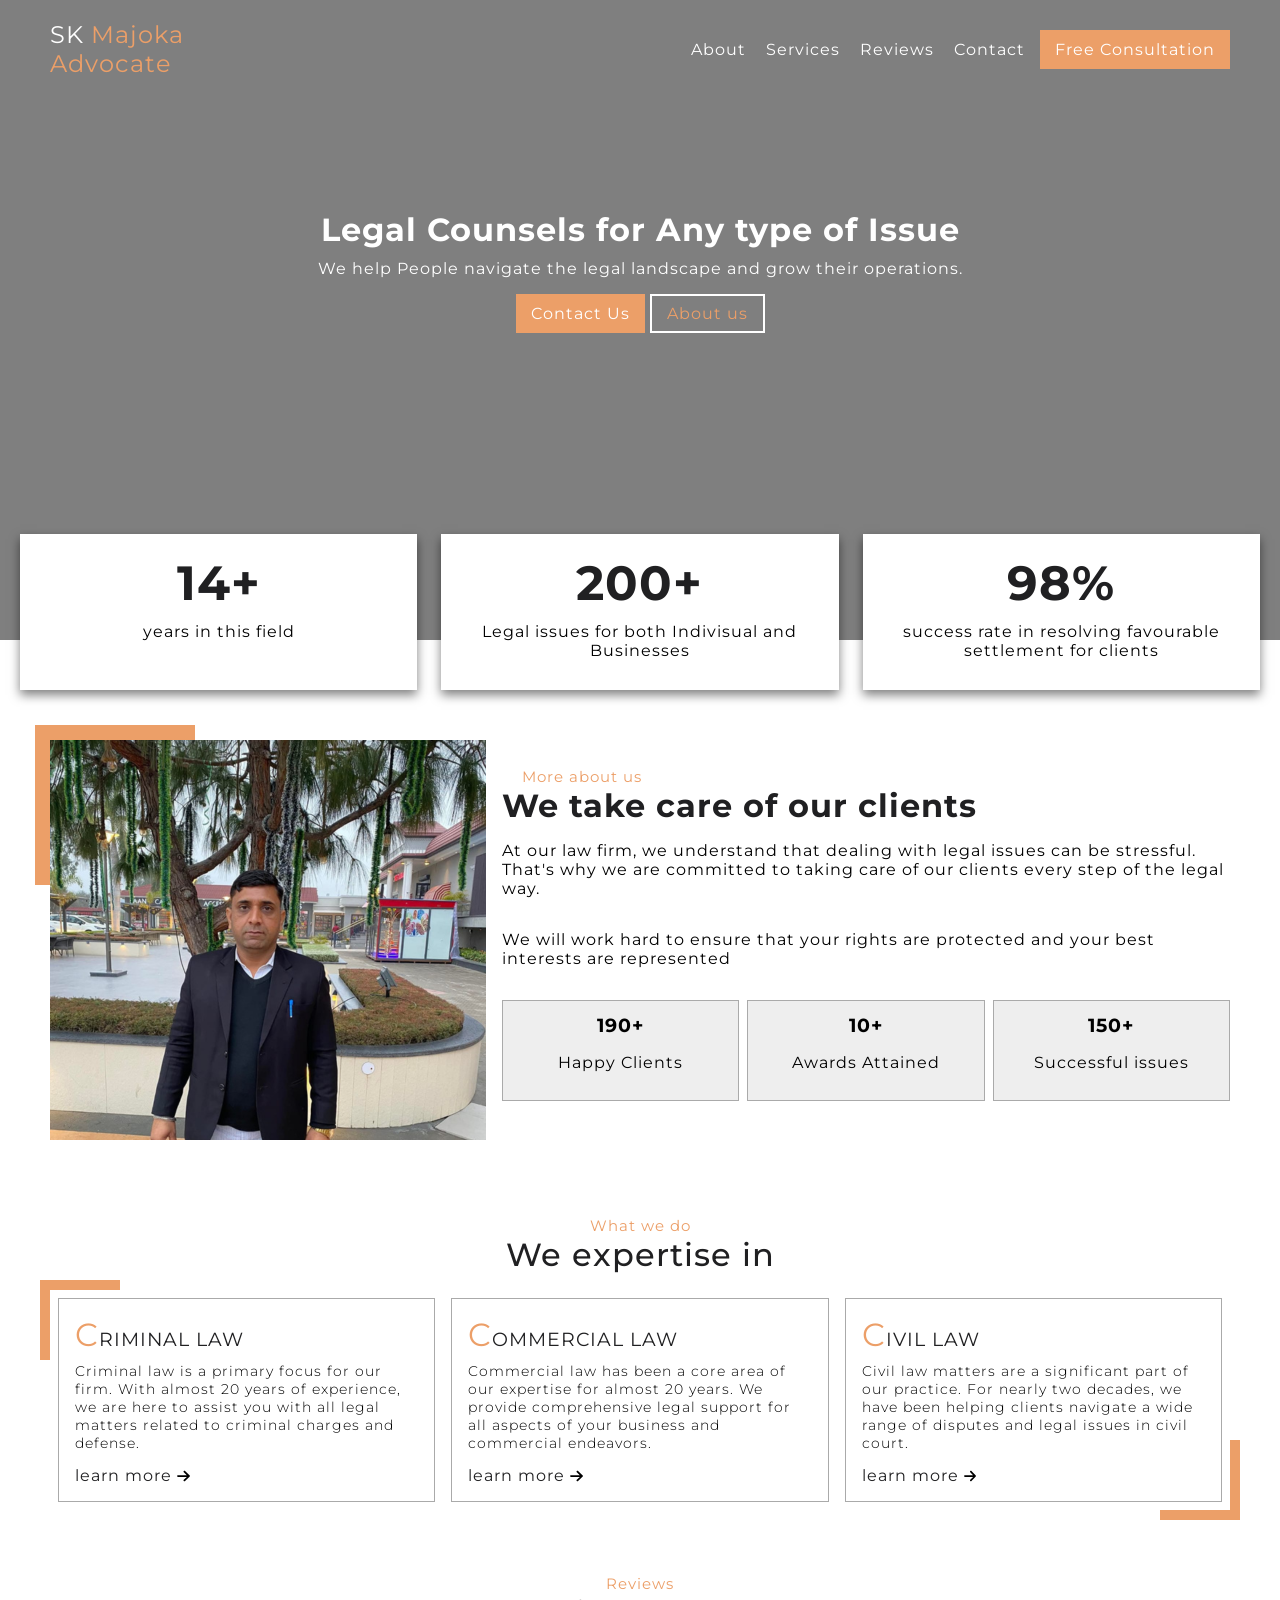
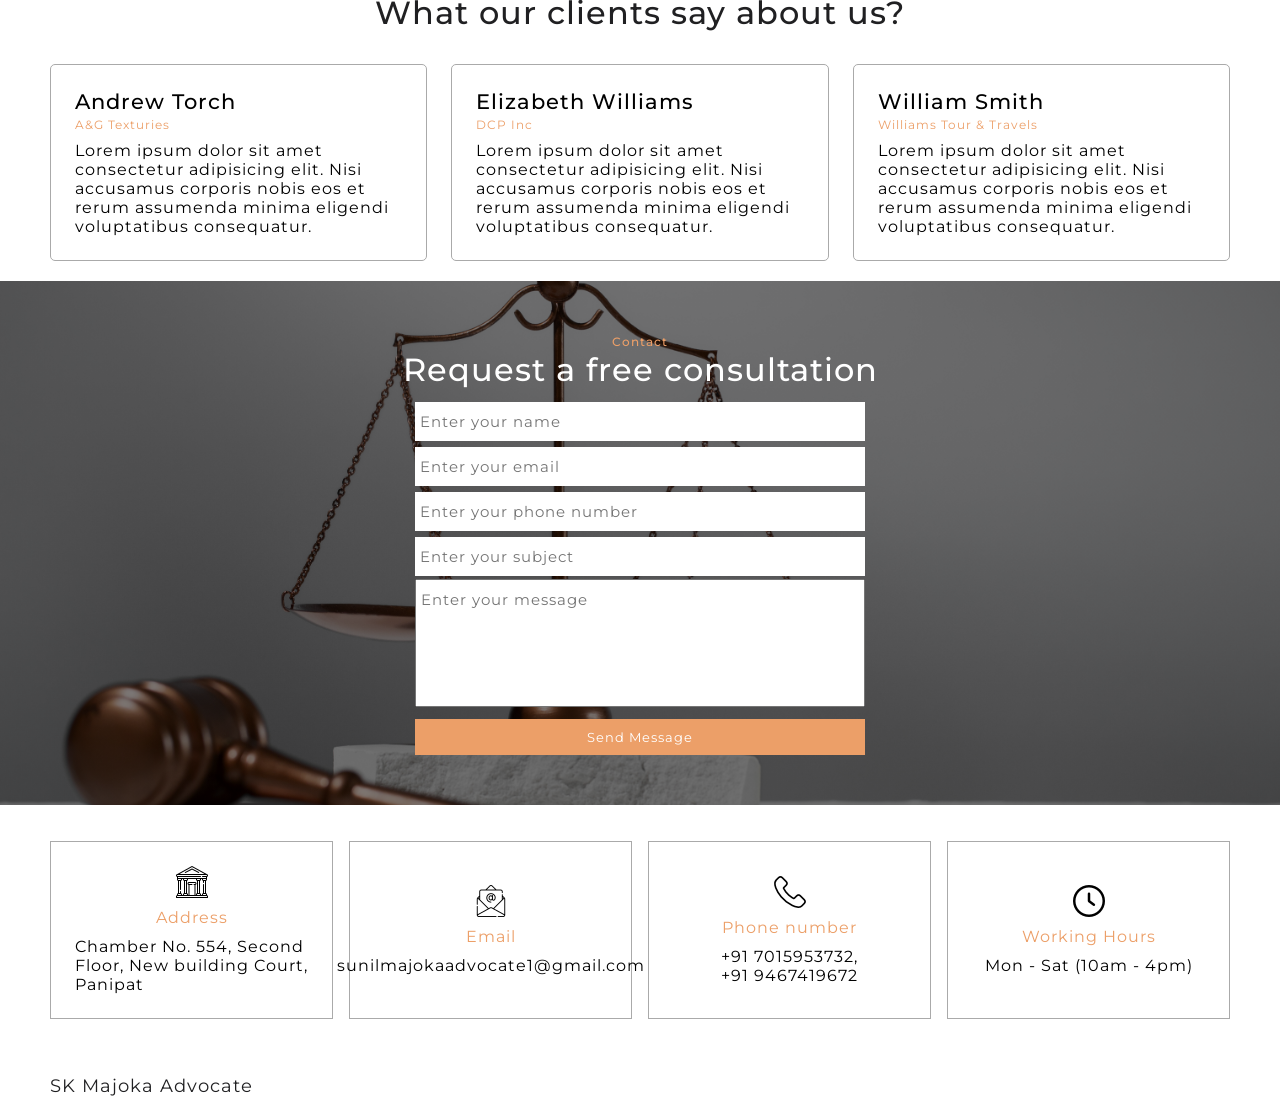
==== index.html @ 57e84511 "Add files via upload" ====
<!DOCTYPE html>
<html lang="en">

<head>
  <meta charset="UTF-8" />
  <meta http-equiv="X-UA-Compatible" content="IE=edge" />
  <meta name="viewport" content="width=device-width, initial-scale=1.0" />
  <title>SK Majoka Advocate</title>
  <link rel="stylesheet" href="css/style.css" />
</head>

<body>

  <section class="home">
    <header>
      <a href="#" class="logo">SK <span>Majoka<br>Advocate</span></a>

      <div class="menubtn">
        <img src="images/menu.svg" alt="">
      </div>
      <nav class="navbar">
        <a href="#">about</a>
        <a href="#">services</a>
        <a href="#">reviews</a>
        <a href="#">contact</a>
      </nav>

      <a href="#contact" class="btn">free consultation</a>
    </header>

    <div class="wrapper">
      <h1>Legal Counsels for Any type of Issue</h1>
      <p>We help People navigate the legal landscape and grow their operations.</p>
      <div class="buttons">
        <a href="#contact" class="btn">Contact us</a>
        <a href="#" class="btn2">About us</a>
      </div>
    </div>

    <div class="status">
      <div class="box-container">
        <div class="box">
          <h2>14+</h2>
          <p>years in this field</p>
        </div>
        <div class="box">
          <h2>200+</h2>
          <p>Legal issues for both Indivisual and Businesses</p>
        </div>
        <div class="box">
          <h2>98%</h2>
          <p>success rate in resolving favourable settlement for clients</p>
        </div>
      </div>
    </div>
  </section>

  <section class="about">
    <div class="image">
      <img src="images/lawyer.png" alt="">
    </div>
    <div class="content">
      <span>More about us</span>
      <h1>We take care of our clients</h1>
      <p>At our law firm, we understand that dealing with legal issues can be stressful. That's why we are committed to taking care of our clients every step of the legal way.</p>
      <p>We will work hard to ensure that your rights are protected and your best interests are represented</p>
      <div class="award">
        <div class="box">
          <h3>190+</h3>
          <p>Happy Clients</p>
        </div>
        <div class="box">
          <h3>10+</h3>
          <p>Awards Attained</p>
        </div>
        <div class="box">
          <h3>150+</h3>
          <p>Successful issues</p>
        </div>
      </div>
    </div>
  </section>

  <section class="services">
    <div class="heading">
      <span>What we do</span>
      <h3>We expertise in</h3>
    </div>

    <div class="box-container">
      <div class="box">
        <h1><span>C</span>riminal law</h1>
        <p>Criminal law is a primary focus for our firm. With almost 20 years of experience, we are here to assist you with all legal matters related to criminal charges and defense.</p>
        <a href="#">learn more <img src="images/arrow-right.svg" alt="" style="width: .8rem; margin-left: 5px;"></a>
      </div>
      <div class="box">
        <h1><span>C</span>ommercial law</h1>
        <p>Commercial law has been a core area of our expertise for almost 20 years. We provide comprehensive legal support for all aspects of your business and commercial endeavors.</p>
        <a href="#">learn more <img src="images/arrow-right.svg" alt="" style="width: .8rem; margin-left: 5px;"></a>
      </div>
      <div class="box">
        <h1><span>C</span>ivil law</h1>
        <p>Civil law matters are a significant part of our practice. For nearly two decades, we have been helping clients navigate a wide range of disputes and legal issues in civil court.</p>
        <a href="#">learn more <img src="images/arrow-right.svg" alt="" style="width: .8rem; margin-left: 5px;"></a>
      </div>
    </div>
  </section>

  <section class="reviews">
    <div class="heading">
      <span>Reviews</span>
      <h3>What our clients say about us?</h3>
    </div>

    <div class="clients-reviews">
      <div class="review">
        <div class="info">
          <div class="row">
            <h1>Andrew Torch</h1>
            <span>A&G Texturies</span>
          </div>
        </div>
        <p>Lorem ipsum dolor sit amet consectetur adipisicing elit. Nisi accusamus corporis nobis eos et rerum assumenda minima eligendi voluptatibus consequatur.</p>
      </div>
      <div class="review">
        <div class="info">
          <div class="row">
            <h1>Elizabeth Williams</h1>
            <span>DCP Inc</span>
          </div>
        </div>
        <p>Lorem ipsum dolor sit amet consectetur adipisicing elit. Nisi accusamus corporis nobis eos et rerum assumenda minima eligendi voluptatibus consequatur.</p>
      </div>
      <div class="review">
        <div class="info">
          <div class="row">
            <h1>William Smith</h1>
            <span>Williams Tour & Travels</span>
          </div>
        </div>
        <p>Lorem ipsum dolor sit amet consectetur adipisicing elit. Nisi accusamus corporis nobis eos et rerum assumenda minima eligendi voluptatibus consequatur.</p>
      </div>
    </div>
  </section>

  <section class="contact" id="contact">
    <div class="heading">
      <span>Contact</span>
      <h3>Request a free consultation</h3>
    </div>

    <form action="https://formspree.io/f/mgvklkeb" method="POST">
      <input type="text" name="name" placeholder="Enter your name" class="box" required>
      <input type="email" name="email" placeholder="Enter your email" class="box" required>
      <input type="tel" name="phone" placeholder="Enter your phone number" class="box" required>
      <input type="text" name="subject" placeholder="Enter your subject" class="box" required>
      <textarea name="message" placeholder="Enter your message" required></textarea>
      <input type="text" name="_gotcha" style="display:none">
      <button type="submit" class="btn">Send Message</button>
    </form>
  </section>

  <section class="contactinfo">
    <div class="box">
      <img src="images/court.png" alt="">
      <span>Address</span>
      <p>Chamber No. 554, Second Floor, New building Court, Panipat</p>
    </div>
    <div class="box">
      <img src="images/email.png" alt="">
      <span>Email</span>
      <p>sunilmajokaadvocate1@gmail.com</p>
    </div>
    <div class="box">
      <img src="images/telephone.png" alt="">
      <span>Phone number</span>
      <p>+91 7015953732, <br> +91 9467419672</p>
    </div>
    <div class="box">
      <img src="images/clock.png" alt="">
      <span>Working Hours</span>
      <p>Mon - Sat (10am - 4pm)</p>
    </div>
  </section>

  <section class="footer">
    <a href="#">SK Majoka Advocate</a>
  </section>

  <a href="#" class="gotop"><img src="images/arrow-up.svg" alt=""></a>

  <script src="js/script.js"></script>
</body>

</html>
---- css/style.css ----
@import url('https://fonts.googleapis.com/css2?family=Montserrat:wght@100;200;300;400&display=swap');
*{
    margin: 0;
    padding: 0;
    box-sizing: border-box;
    font-family: 'Montserrat', sans-serif;
    text-decoration: none;
    letter-spacing: 1px;
}
html{
    scroll-behavior: smooth;
}
body{
    position: relative;
    overflow-x: hidden;
}
.home{
    background: linear-gradient(to top, rgba(0,0,0,.5)50%, rgba(0,0,0,.5)100%), url(../images/home.jpg) no-repeat;
    background-position: center;
    background-size: cover;
    height: 40rem;
    position: relative;
}
header{
    display: flex;
    align-items: center;
    padding: 20px 50px;
}
header .logo{
    color: #fff;
    font-size: 1.5rem;
    margin-right: auto;
}
header .logo span{
    color: #ec9f68;
}
header .menubtn{
    cursor: pointer;
    margin-right: 15px;
    display: none;
}
header .menubtn img{
    filter: invert(1);
}
header .navbar a{
    color: #fff;
    text-transform: capitalize;
    margin-right: 15px;
    position: relative;
}
header .navbar a::before{
    content: '';
    position: absolute;
    bottom: -2px;
    width: 0;
    height: 3px;
    background: #ec9f68;
    transition: .2s linear;
}
header .navbar a:hover::before{
    width: 100%;
}
.btn{
    padding: 10px 15px;
    background: #ec9f68;
    color: #fff;
    border: none;
    cursor: pointer;
    text-transform: capitalize;
}
.home .wrapper{
    display: flex;
    align-items: center;
    justify-content: center;
    flex-direction: column;
    margin-top: 7rem;
}
.home .wrapper h1{
    color: #fff;
    font-size: 2rem;
}
.home .wrapper p{
    color: #fff;
    font-size: 1rem;
    padding: 10px 0;
}
.buttons{
    margin-top: 1rem;
}
.btn2{
    padding: 8px 15px;
    color: #ec9f68;
    border: 2px solid #fff;
}
.status{
    padding: 0 20px;
    position: absolute;
    left: 0;right: 0;
    bottom: -50px;
}
.status .box-container{
    display: grid;
    grid-template-columns: repeat(auto-fit, minmax(2rem, 1fr));
    gap: 1.5rem;
}
.status .box-container .box{
    padding: 20px;
    text-align: center;
    background: #fff;
    box-shadow: 0 5px 10px rgba(0,0,0,.5);
}
.status .box-container .box h2{
    font-size: 3rem;
    color: #202022;
}
.status .box-container .box p{
    padding: 10px 0;
    font-size: 1rem;
}
.about{
    padding: 20px 50px;
    margin-top: 5rem;
    display: flex;
    align-items: center;
    flex-wrap: wrap;
    gap: 1rem;
}
.about .image{
    font-size: 1 1 28rem;
    text-align: center;
    position: relative;
}
.about .image::before{
    content: '';
    position: absolute;
    z-index: -1;
    background: #ec9f68;
    height: 10rem;
    width: 10rem;
    top: -15px;left: -15px;
}
.about .content{
    flex: 1 1 28rem;
}
.about .content span{
    font-size: 15px;
    color: #ec9f68;
    padding: 20px;
}
.about .content h1{
    font-size: 2rem;
    color: #202022;
}
.about .content p{
    padding: 1rem 0;
}
.about .content .award{
    display: grid;
    grid-template-columns: repeat(auto-fit, minmax(3rem, 1fr));
    gap: .5rem;
    margin: 1rem 0;
}
.about .content .award .box{
    padding: .8rem;
    text-align: center;
    background: #eee;
    border: 1px solid #aaa;
}
.services{
    padding: 20px 50px;
    margin-top: 2rem;
}
.heading{
    text-align: center;
}
.heading span{
    font-size: 15px;
    color: #ec9f68;
}
.heading h3{
    font-size: 2rem;
    color: #202022;
    font-weight: 500;
}
.services .box-container{
    display: grid;
    grid-template-columns: repeat(auto-fit, minmax(15rem, 1fr));
    gap: 1rem;
    margin-top: 1rem;
    position: relative;
    padding: .5rem;
    background: #fff;
}
.services .box-container::before{
    content: '';
    position: absolute;
    z-index: -1;
    background: #ec9f68;
    height: 5rem;width: 5rem;
    top: -10px;left: -10px;
}
.services .box-container::after{
    content: '';
    position: absolute;
    z-index: -1;
    background: #ec9f68;
    height: 5rem;width: 5rem;
    bottom: -10px;right: -10px;
}
.services .box-container .box{
    padding: 1rem;
    background: #fff;
    border: 1px solid #aaa;
}
.services .box-container .box h1{
    text-transform: uppercase;
    font-size: 1.2rem;
    font-weight: 400;
    color: #202022;
}
.services .box-container .box h1 span{
    font-size: 2rem;
    color: #ec9f68;
}
.services .box-container .box p{
    font-size: 14px;
    font-weight: 300;
    padding: .5rem 0;
}
.services .box-container .box a{
    display: flex;
    align-items: center;
    color: #202022;
    margin-top: 0.4rem;
}
.reviews{
    padding: 20px 50px;
    margin-top: 1.5rem;
}
.reviews .clients-reviews{
    display: grid;
    grid-template-columns: repeat(auto-fit, minmax(21rem, 1fr));
    gap: 1.5rem;
    margin-top: 2rem;
}
.reviews .clients-reviews .review{
    padding: 1.5rem;
    background: #fff;
    border: 1px solid #aaa;
    border-radius: 5px;
}
.review .info{
    display: flex;
    align-items: center;
    gap: 1rem;
    margin-bottom: .5rem;
}
.review .info img{
    height: 3rem;
    width: 3rem;
    border-radius: 50%;
}
.review .info .row h1{
    font-size: 1.3rem;
    font-weight: 500;
}
.review .info .row span{
    font-size: 12px;
    color: #ec9f68;
}
.contact{
    background: linear-gradient(to top, rgba(0,0,0,.5)50%, rgba(0,0,0,.5)100%), url(../images/bg-1.jpg) no-repeat;
    background-position: center;
    background-size: cover;
    padding: 50px 0;
    display: flex;
    align-items: center;
    justify-content: center;
    flex-direction: column;
}
.contact span{
    color: #ec9f68;
    font-size: 12px;
    font-weight: 500;
}
.contact h3{
    color: #fff;
    font-size: 2rem;
    font-weight: 500;
}
.contact form{
    display: flex;
    flex-direction: column;
    width: 450px;
    margin-top: 10px;
}
.contact form .box{
    padding: 10px 5px;
    font-size: 15px;
    background: #fff;
    outline: none;
    border: none;
    margin: 3px 0;
}
.contact form textarea{
    height: 8rem;
    resize: none;
    outline: none;
    margin-bottom: 12px;
    padding: 10px 5px;
    font-size: 15px;
}
.contactinfo{
    padding: 20px 50px;
    display: grid;
    grid-template-columns: repeat(auto-fit, minmax(15rem, 1fr));
    gap: 1rem;
    margin-top: 1rem;
}
.contactinfo .box{
    padding: 1.5rem;
    border: 1px solid #aaa;
    display: flex;align-items: center;
    justify-content: center;
    flex-direction: column;
}
.contactinfo .box span{
    color: #ec9f68;
    padding: 10px 0;
}
.footer{
    padding: 20px 50px;
    display: flex;
    align-items: center;
    justify-content: space-between;
    margin-top: 1rem;
}
.footer a{
    color: #202022;
    font-size: 18px;
}
.copy{
    background: #ec9f68;
    padding: 8px;
    text-align: center;
    color: #fff;
}
.gotop{
    position: fixed;
    bottom: 10px;
    right: 10px;
    height: 1.9rem;
    width: 1.9rem;
    line-height: 1.9rem;
    border-radius: 3px;
    background: #ec9f68;
    text-align: center;
    display: none;
}
.gotop img{
    height: 1.5rem;
    width: 1.5rem;
    object-fit: cover;
    filter: invert(1);
}
.gotop.active{
    display: block;
}

/* responsive */
@media (max-width: 769px) {
    .home{
        height: 25rem;
    }
    .home header{
        padding: 10px;
    }
    header .btn{
        display: none;
    }
    header .menubtn{
        display: block;
    }
    header .navbar{
        position: absolute;
        top: 10%; left: 0; right: 0;
        background: #fff;
        padding: 10px;
        clip-path: polygon(0 0, 100% 0, 100% 0, 0 0);
        transition: .2s linear;
    }
    header .navbar.active{
        clip-path: polygon(0 0, 100% 0, 100% 100%, 0 100%);
    }
    header .navbar a{
        display: block;
        color: #202022;
        font-size: 18px;
        margin: 10px 0;
    }
    header .navbar a::before{
        display: none;
    }
    .home .wrapper{
        text-align: center;
        margin-top: 8rem;
    }
    .home .wrapper h1{
        font-size: 1.2rem;
    }
    .home .wrapper p{
        font-size: .8rem;
        width: 90%;
    }
    .home .status{
        display: none;
    }
    .about,
    .services,
    .reviews,
    .contactinfo,
    .footer{
        padding: 10px;
    }
    .about{
        margin-top: 2rem;
    }
    .about .image img{
        width: 100%;
        object-fit: cover;
    }
    .about .image::before{
        display: none;
    }
    .contact form{
        width: 90%;
    }
    .footer a{
        font-size: 12px;
    }
}
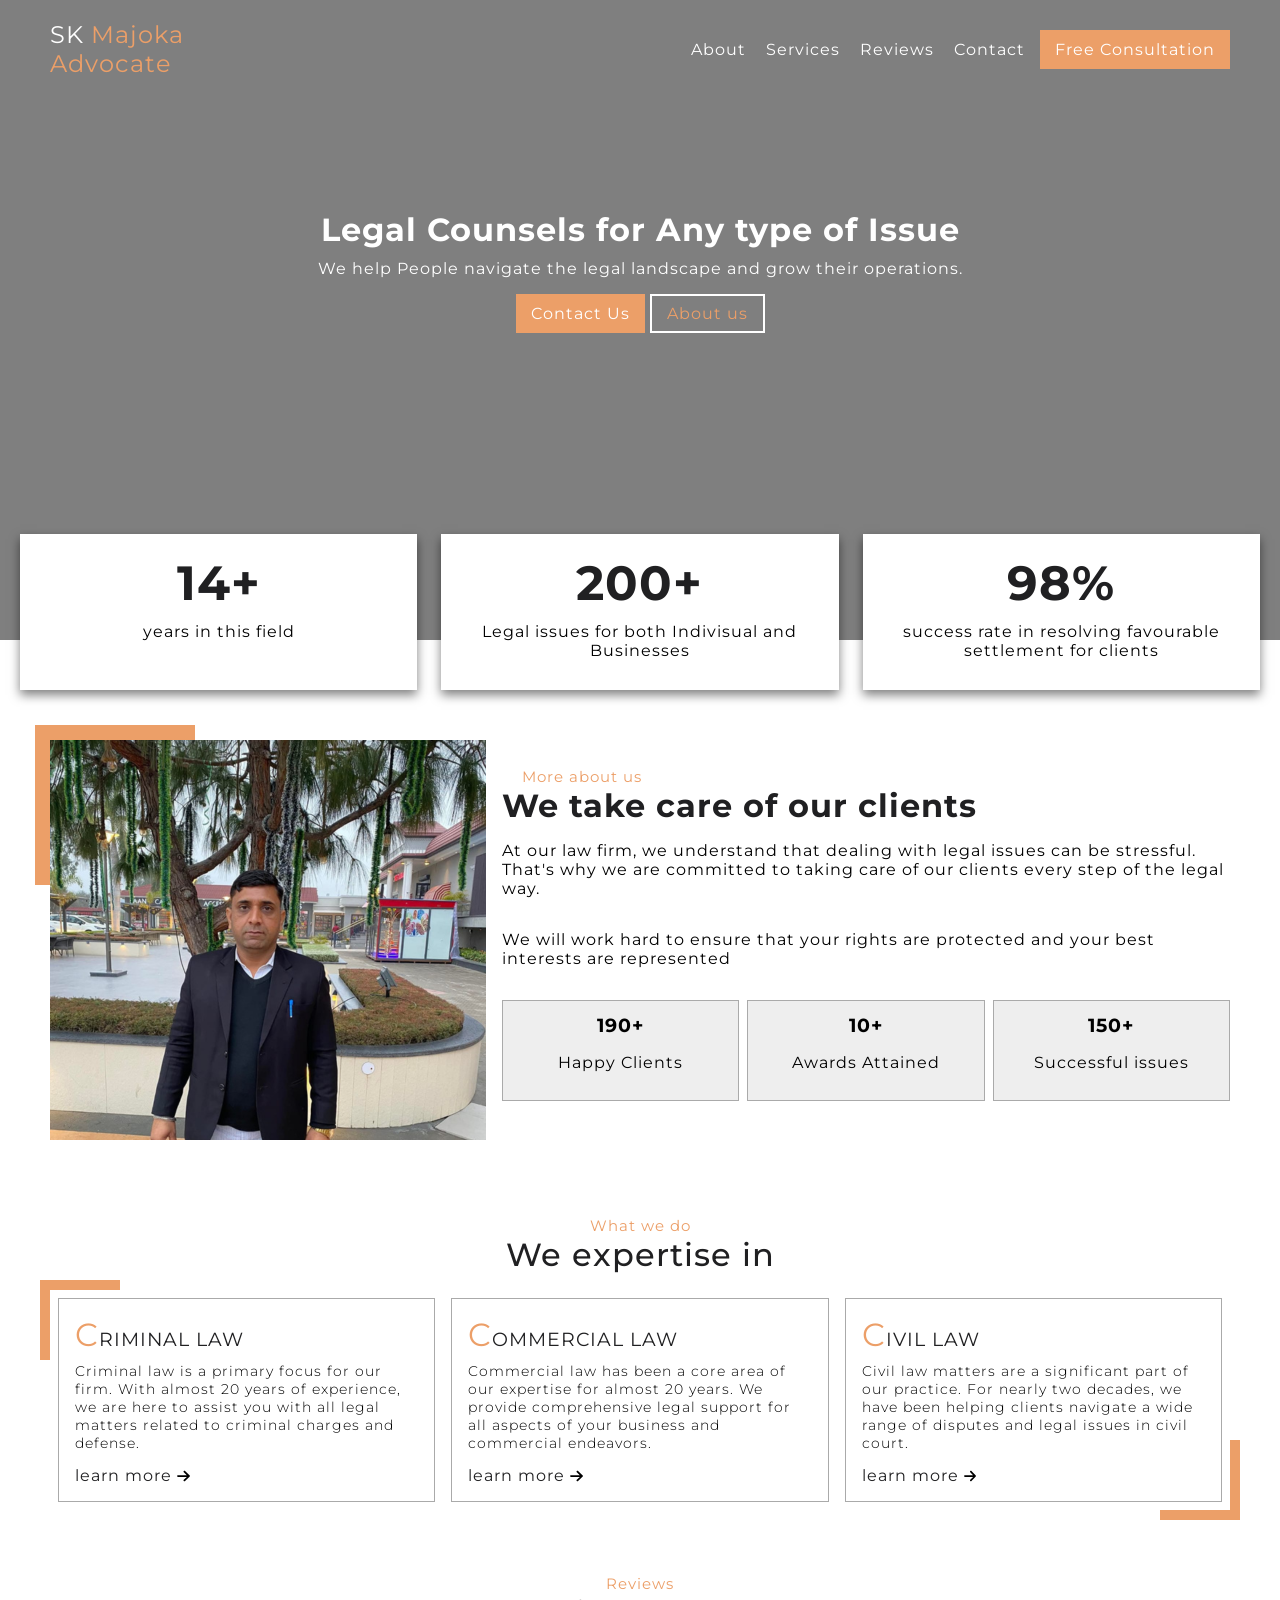
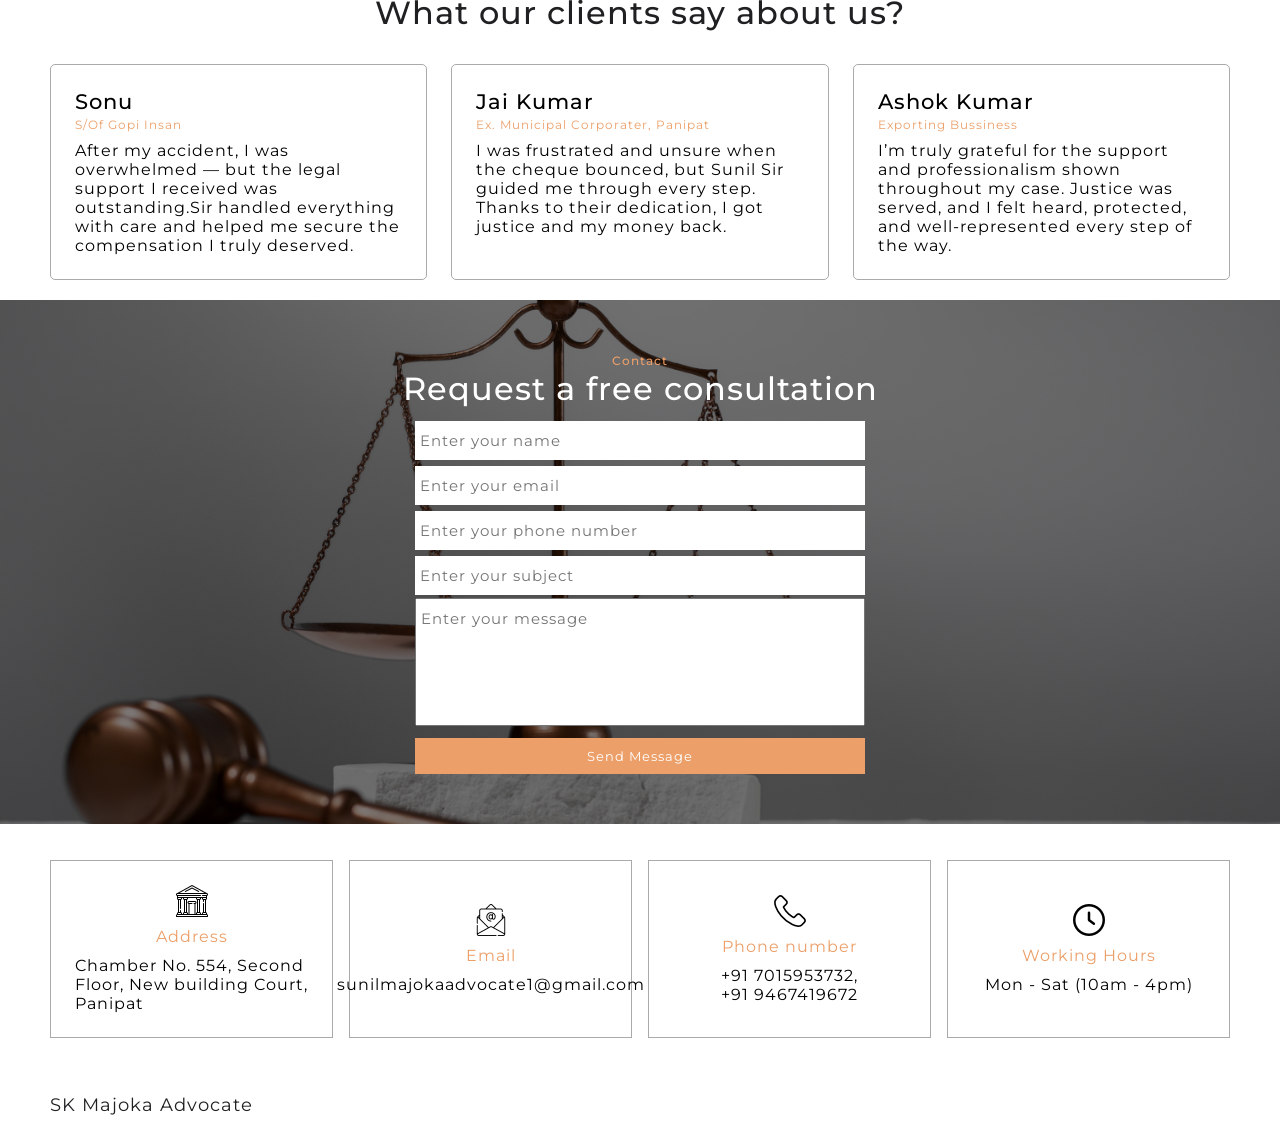
==== commit 65503107: "Add files via upload" ====
--- a/index.html
+++ b/index.html
@@ -116,29 +116,29 @@
       <div class="review">
         <div class="info">
           <div class="row">
-            <h1>Andrew Torch</h1>
-            <span>A&G Texturies</span>
+            <h1>Sonu </h1>
+            <span>S/Of Gopi Insan</span>
           </div>
         </div>
-        <p>Lorem ipsum dolor sit amet consectetur adipisicing elit. Nisi accusamus corporis nobis eos et rerum assumenda minima eligendi voluptatibus consequatur.</p>
+        <p>After my accident, I was overwhelmed — but the legal support I received was outstanding.Sir handled everything with care and helped me secure the compensation I truly deserved.</p>
       </div>
       <div class="review">
         <div class="info">
           <div class="row">
-            <h1>Elizabeth Williams</h1>
-            <span>DCP Inc</span>
+            <h1>Jai Kumar</h1>
+            <span>Ex. Municipal Corporater, Panipat</span>
           </div>
         </div>
-        <p>Lorem ipsum dolor sit amet consectetur adipisicing elit. Nisi accusamus corporis nobis eos et rerum assumenda minima eligendi voluptatibus consequatur.</p>
+        <p>I was frustrated and unsure when the cheque bounced, but Sunil Sir guided me through every step. Thanks to their dedication, I got justice and my money back.</p>
       </div>
       <div class="review">
         <div class="info">
           <div class="row">
-            <h1>William Smith</h1>
-            <span>Williams Tour & Travels</span>
+            <h1>Ashok Kumar</h1>
+            <span>Exporting Bussiness</span>
           </div>
         </div>
-        <p>Lorem ipsum dolor sit amet consectetur adipisicing elit. Nisi accusamus corporis nobis eos et rerum assumenda minima eligendi voluptatibus consequatur.</p>
+        <p>I’m truly grateful for the support and professionalism shown throughout my case. Justice was served, and I felt heard, protected, and well-represented every step of the way.</p>
       </div>
     </div>
   </section>
